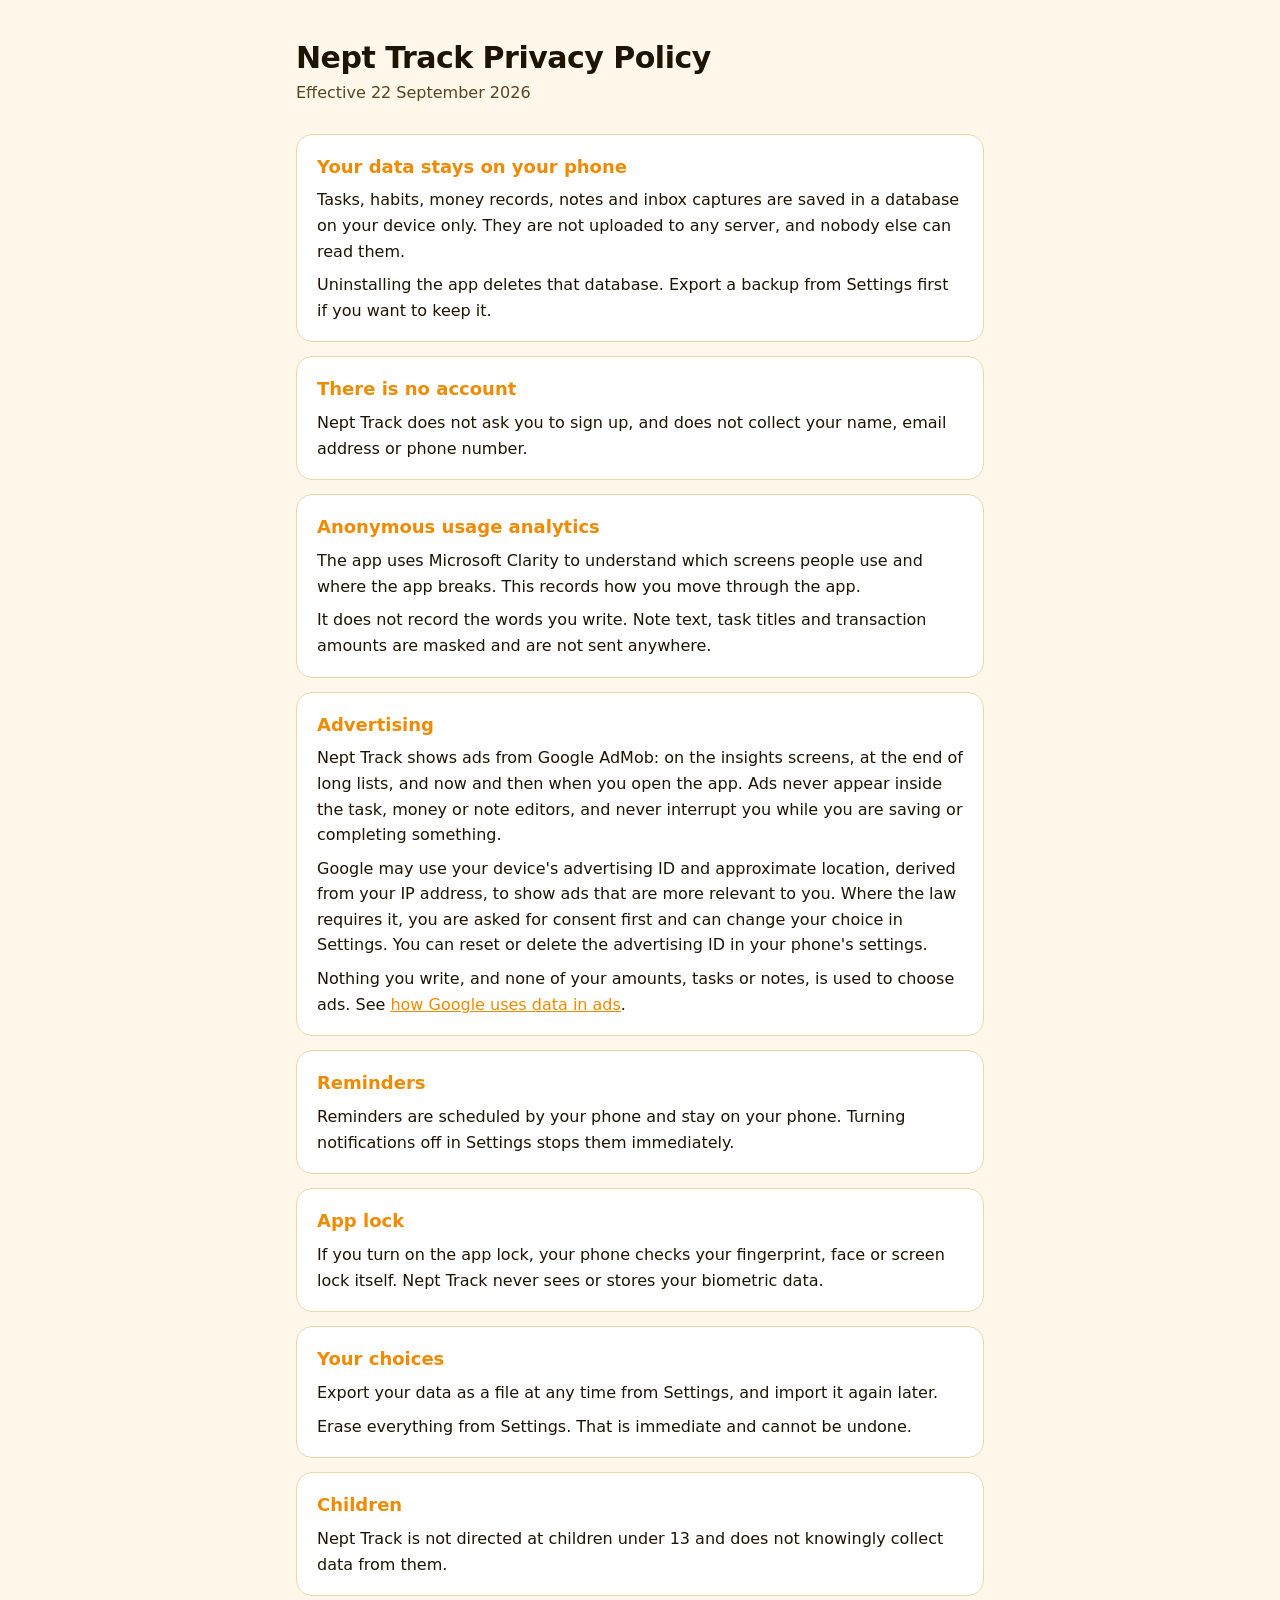
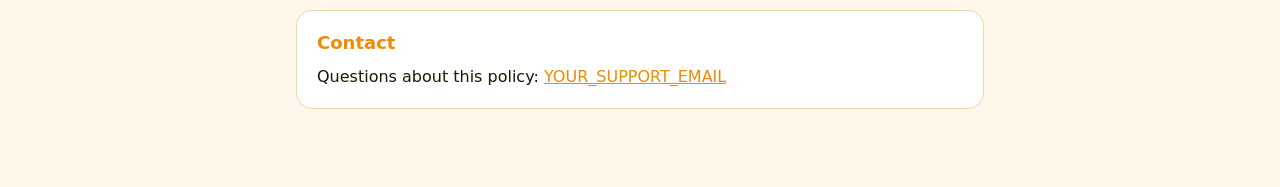
==== privacy-policy.html @ f43c22eb "Add files via upload" ====
<!doctype html>
<html lang="en">
<head>
<meta charset="utf-8" />
<meta name="viewport" content="width=device-width, initial-scale=1" />
<title>Nept Track — Privacy Policy</title>
<style>
  :root { --bg: #FFF8EA; --card: #FFFFFF; --ink: #1F1404; --muted: #5A4520; --accent: #F08A00; --line: #EAD7AE; }
  @media (prefers-color-scheme: dark) {
    :root { --bg: #0F0B05; --card: #211A0E; --ink: #FFF8EA; --muted: #EBD6AA; --accent: #FFC83D; --line: #3A2E18; }
  }
  * { box-sizing: border-box; }
  body { margin: 0; background: var(--bg); color: var(--ink); font: 16px/1.6 system-ui, -apple-system, "Segoe UI", Roboto, sans-serif; }
  main { max-width: 720px; margin: 0 auto; padding: 40px 16px 64px; }
  h1 { font-size: 30px; line-height: 1.2; margin: 0 0 4px; letter-spacing: -0.5px; }
  .date { color: var(--muted); margin: 0 0 28px; }
  section { background: var(--card); border: 1px solid var(--line); border-radius: 16px; padding: 18px 20px; margin: 0 0 14px; }
  h2 { font-size: 18px; margin: 0 0 6px; color: var(--accent); }
  p { margin: 0 0 8px; }
  p:last-child { margin-bottom: 0; }
  a { color: var(--accent); }
</style>
</head>
<body>
<main>
  <h1>Nept Track Privacy Policy</h1>
  <p class="date">Effective 22 September 2026</p>

  <section>
    <h2>Your data stays on your phone</h2>
    <p>Tasks, habits, money records, notes and inbox captures are saved in a database on your device only. They are not uploaded to any server, and nobody else can read them.</p>
    <p>Uninstalling the app deletes that database. Export a backup from Settings first if you want to keep it.</p>
  </section>

  <section>
    <h2>There is no account</h2>
    <p>Nept Track does not ask you to sign up, and does not collect your name, email address or phone number.</p>
  </section>

  <section>
    <h2>Anonymous usage analytics</h2>
    <p>The app uses Microsoft Clarity to understand which screens people use and where the app breaks. This records how you move through the app.</p>
    <p>It does not record the words you write. Note text, task titles and transaction amounts are masked and are not sent anywhere.</p>
  </section>

  <section>
    <h2>Advertising</h2>
    <p>Nept Track shows ads from Google AdMob: on the insights screens, at the end of long lists, and now and then when you open the app. Ads never appear inside the task, money or note editors, and never interrupt you while you are saving or completing something.</p>
    <p>Google may use your device's advertising ID and approximate location, derived from your IP address, to show ads that are more relevant to you. Where the law requires it, you are asked for consent first and can change your choice in Settings. You can reset or delete the advertising ID in your phone's settings.</p>
    <p>Nothing you write, and none of your amounts, tasks or notes, is used to choose ads. See <a href="https://policies.google.com/technologies/ads">how Google uses data in ads</a>.</p>
  </section>

  <section>
    <h2>Reminders</h2>
    <p>Reminders are scheduled by your phone and stay on your phone. Turning notifications off in Settings stops them immediately.</p>
  </section>

  <section>
    <h2>App lock</h2>
    <p>If you turn on the app lock, your phone checks your fingerprint, face or screen lock itself. Nept Track never sees or stores your biometric data.</p>
  </section>

  <section>
    <h2>Your choices</h2>
    <p>Export your data as a file at any time from Settings, and import it again later.</p>
    <p>Erase everything from Settings. That is immediate and cannot be undone.</p>
  </section>

  <section>
    <h2>Children</h2>
    <p>Nept Track is not directed at children under 13 and does not knowingly collect data from them.</p>
  </section>

  <section>
    <h2>Contact</h2>
    <p>Questions about this policy: <a href="mailto:YOUR_SUPPORT_EMAIL">YOUR_SUPPORT_EMAIL</a></p>
  </section>
</main>
</body>
</html>
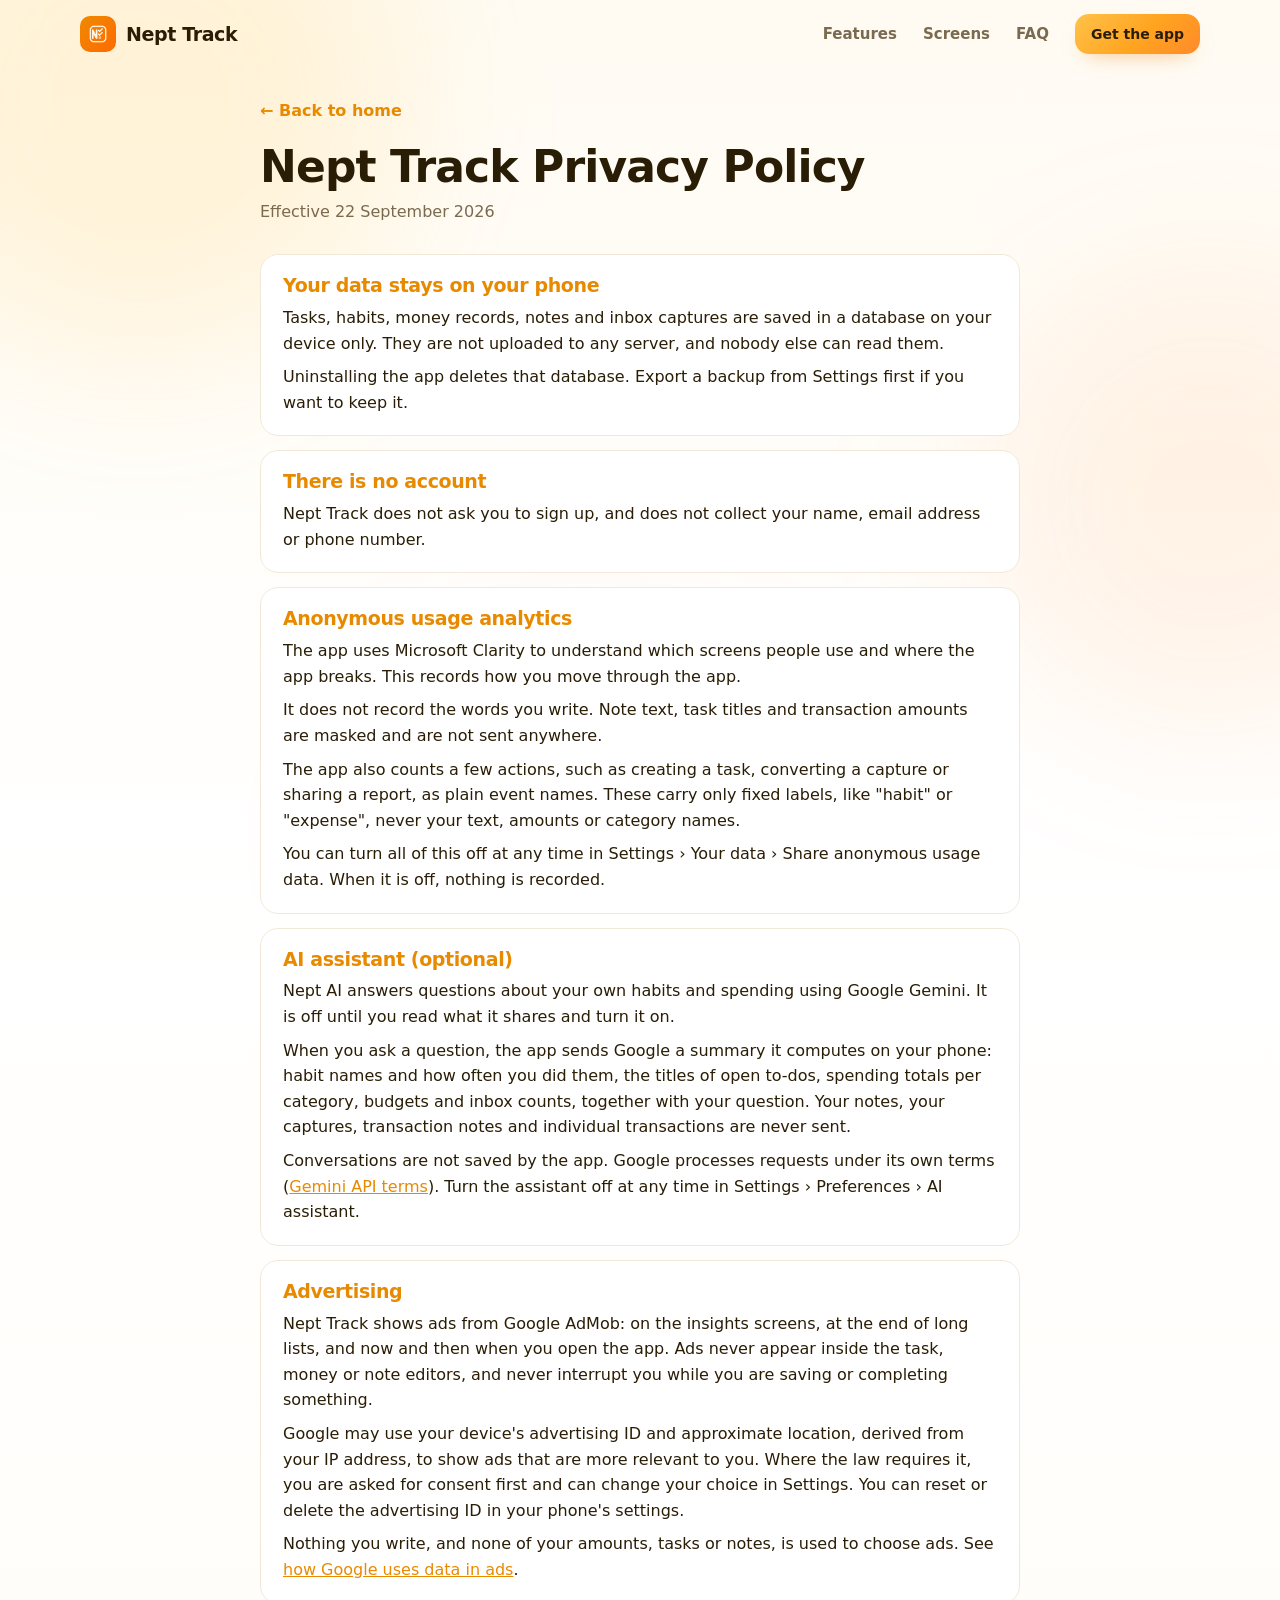
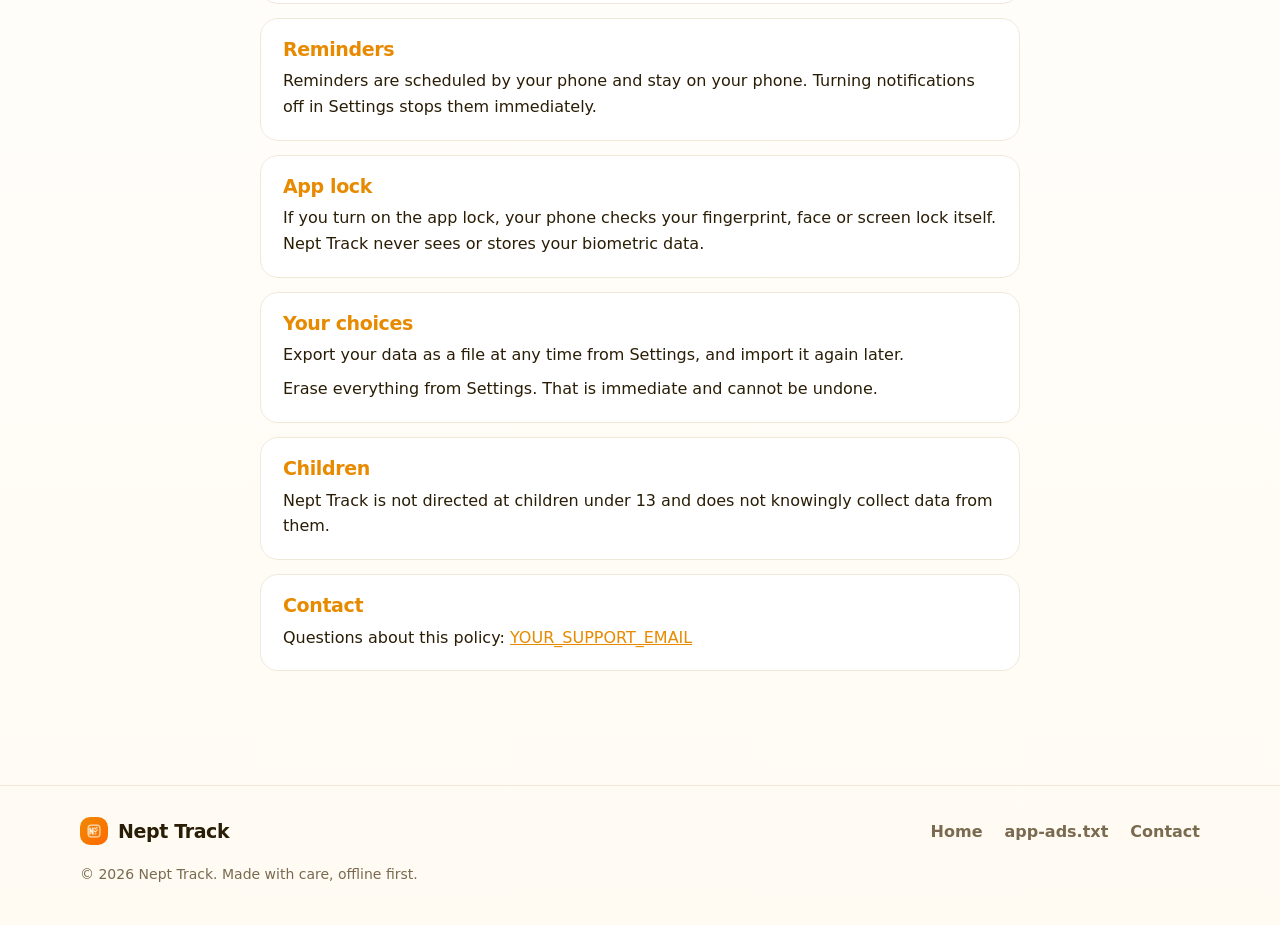
==== commit 4c7563bf: "Add files via upload" ====
--- a/privacy-policy.html
+++ b/privacy-policy.html
@@ -3,26 +3,30 @@
 <head>
 <meta charset="utf-8" />
 <meta name="viewport" content="width=device-width, initial-scale=1" />
-<title>Nept Track — Privacy Policy</title>
-<style>
-  :root { --bg: #FFF8EA; --card: #FFFFFF; --ink: #1F1404; --muted: #5A4520; --accent: #F08A00; --line: #EAD7AE; }
-  @media (prefers-color-scheme: dark) {
-    :root { --bg: #0F0B05; --card: #211A0E; --ink: #FFF8EA; --muted: #EBD6AA; --accent: #FFC83D; --line: #3A2E18; }
-  }
-  * { box-sizing: border-box; }
-  body { margin: 0; background: var(--bg); color: var(--ink); font: 16px/1.6 system-ui, -apple-system, "Segoe UI", Roboto, sans-serif; }
-  main { max-width: 720px; margin: 0 auto; padding: 40px 16px 64px; }
-  h1 { font-size: 30px; line-height: 1.2; margin: 0 0 4px; letter-spacing: -0.5px; }
-  .date { color: var(--muted); margin: 0 0 28px; }
-  section { background: var(--card); border: 1px solid var(--line); border-radius: 16px; padding: 18px 20px; margin: 0 0 14px; }
-  h2 { font-size: 18px; margin: 0 0 6px; color: var(--accent); }
-  p { margin: 0 0 8px; }
-  p:last-child { margin-bottom: 0; }
-  a { color: var(--accent); }
-</style>
+<title>Privacy Policy · Nept Track</title>
+<meta name="description" content="How Nept Track handles your data: everything stays on your phone." />
+<meta name="theme-color" content="#FFFFFF" />
+<link rel="icon" href="images/favicon.png" />
+<link rel="stylesheet" href="css/style.css" />
 </head>
 <body>
+
+<div class="aurora" aria-hidden="true"><span></span><span></span><span></span></div>
+
+<header class="nav" id="nav">
+  <a class="brand" href="index.html"><img src="images/icon.png" alt="" width="36" height="36" /> Nept Track</a>
+  <button class="nav-toggle" id="navToggle" aria-label="Open menu" aria-expanded="false"><span></span><span></span></button>
+  <nav class="nav-links" id="navLinks">
+    <a href="index.html#features">Features</a>
+    <a href="index.html#screens">Screens</a>
+    <a href="index.html#faq">FAQ</a>
+    <a class="btn btn-small" href="https://play.google.com/store/apps/details?id=com.AhmedReFu.NeptTrack" target="_blank" rel="noopener">Get the app</a>
+  </nav>
+</header>
+
 <main>
+<article class="doc">
+  <a class="back-link" href="index.html">← Back to home</a>
   <h1>Nept Track Privacy Policy</h1>
   <p class="date">Effective 22 September 2026</p>
 
@@ -41,6 +45,15 @@
     <h2>Anonymous usage analytics</h2>
     <p>The app uses Microsoft Clarity to understand which screens people use and where the app breaks. This records how you move through the app.</p>
     <p>It does not record the words you write. Note text, task titles and transaction amounts are masked and are not sent anywhere.</p>
+    <p>The app also counts a few actions, such as creating a task, converting a capture or sharing a report, as plain event names. These carry only fixed labels, like "habit" or "expense", never your text, amounts or category names.</p>
+    <p>You can turn all of this off at any time in Settings &rsaquo; Your data &rsaquo; Share anonymous usage data. When it is off, nothing is recorded.</p>
+  </section>
+
+  <section>
+    <h2>AI assistant (optional)</h2>
+    <p>Nept AI answers questions about your own habits and spending using Google Gemini. It is off until you read what it shares and turn it on.</p>
+    <p>When you ask a question, the app sends Google a summary it computes on your phone: habit names and how often you did them, the titles of open to-dos, spending totals per category, budgets and inbox counts, together with your question. Your notes, your captures, transaction notes and individual transactions are never sent.</p>
+    <p>Conversations are not saved by the app. Google processes requests under its own terms (<a href="https://ai.google.dev/gemini-api/terms">Gemini API terms</a>). Turn the assistant off at any time in Settings &rsaquo; Preferences &rsaquo; AI assistant.</p>
   </section>
 
   <section>
@@ -75,6 +88,21 @@
     <h2>Contact</h2>
     <p>Questions about this policy: <a href="mailto:YOUR_SUPPORT_EMAIL">YOUR_SUPPORT_EMAIL</a></p>
   </section>
+</article>
 </main>
+
+<footer class="footer">
+  <div class="footer-inner">
+    <a class="brand" href="index.html"><img src="images/icon.png" alt="" width="28" height="28" /> Nept Track</a>
+    <nav>
+      <a href="index.html">Home</a>
+      <a href="app-ads.txt">app-ads.txt</a>
+      <a href="mailto:YOUR_SUPPORT_EMAIL">Contact</a>
+    </nav>
+    <p>© <span id="year">2026</span> Nept Track. Made with care, offline first.</p>
+  </div>
+</footer>
+
+<script src="js/main.js"></script>
 </body>
 </html>
--- a/css/style.css
+++ b/css/style.css
@@ -0,0 +1,360 @@
+/* Nept Track website — shared styles (index + privacy policy).
+   Colours mirror the app tokens in src/utils/colors.ts. */
+
+:root {
+  /* Light only, on purpose: the site reads bright and white, with amber as the accent. */
+  --bg: #FFFFFF;
+  --bg-tint: #FFFBF3;
+  --surface: #FFFFFF;
+  --surface-alt: #FFF8EC;
+  --primary: #E88A00;
+  --primary-soft: #FFF3DC;
+  --accent: #F0780F;
+  --ink: #2A1D06;
+  --muted: #7A6A4F;
+  --line: #F1E8D8;
+  --success: #12A85F;
+  --violet: #7C5CFF;
+  --glass: rgba(255, 255, 255, 0.82);
+  --shadow: 0 18px 44px -22px rgba(120, 80, 20, 0.22);
+  --grad: linear-gradient(135deg, #FFC24A 0%, #FFA41F 55%, #FF8A2A 100%);
+  --grad-soft: linear-gradient(135deg, #FFF6E3 0%, #FFEBC7 55%, #FFE0C2 100%);
+  --on-grad: #2A1D06;
+  --aurora-1: rgba(255, 196, 70, 0.16);
+  --aurora-2: rgba(255, 150, 60, 0.10);
+  --aurora-3: rgba(255, 120, 150, 0.07);
+  --radius: 20px;
+  color-scheme: light;
+}
+
+* { box-sizing: border-box; }
+html { scroll-behavior: smooth; scroll-padding-top: 84px; }
+body {
+  margin: 0;
+  background: linear-gradient(180deg, var(--bg-tint) 0%, var(--bg) 35%, var(--bg-tint) 100%);
+  color: var(--ink);
+  font: 16px/1.6 system-ui, -apple-system, "Segoe UI", Roboto, "Noto Sans", sans-serif;
+  -webkit-font-smoothing: antialiased;
+  overflow-x: hidden;
+}
+img { max-width: 100%; display: block; }
+a { color: var(--primary); }
+h1, h2, h3 { letter-spacing: -0.02em; line-height: 1.15; margin: 0; font-weight: 800; }
+
+/* ---------- Ambient background ---------- */
+.aurora { position: fixed; inset: 0; z-index: -1; pointer-events: none; overflow: hidden; }
+.aurora span {
+  position: absolute; border-radius: 50%; filter: blur(80px);
+  animation: drift 22s ease-in-out infinite alternate;
+}
+.aurora span:nth-child(1) { width: 520px; height: 520px; background: var(--aurora-1); top: -160px; left: -120px; }
+.aurora span:nth-child(2) { width: 460px; height: 460px; background: var(--aurora-2); top: 30%; right: -160px; animation-delay: -6s; }
+.aurora span:nth-child(3) { width: 400px; height: 400px; background: var(--aurora-3); bottom: -140px; left: 30%; animation-delay: -12s; }
+@keyframes drift {
+  from { transform: translate(0, 0) scale(1); }
+  to   { transform: translate(60px, 40px) scale(1.15); }
+}
+
+/* ---------- Buttons ---------- */
+.btn {
+  display: inline-flex; align-items: center; justify-content: center; gap: 8px;
+  padding: 14px 22px; border-radius: 14px; font-weight: 700; text-decoration: none;
+  background: var(--grad); color: var(--on-grad); border: 0; cursor: pointer;
+  transition: transform .2s cubic-bezier(.3,1.6,.5,1), box-shadow .2s;
+  box-shadow: 0 10px 22px -12px rgba(230, 130, 0, .55);
+}
+.btn:hover { transform: translateY(-2px) scale(1.02); }
+.btn:active { transform: scale(.97); }
+.btn-small { padding: 9px 16px; font-size: 14px; }
+.btn-ghost { background: var(--surface); color: var(--ink); border: 1px solid var(--line); box-shadow: none; }
+
+.store-btn {
+  display: inline-flex; align-items: center; gap: 12px;
+  padding: 11px 20px 11px 16px; border-radius: 14px; text-decoration: none;
+  background: var(--ink); color: var(--bg);
+  transition: transform .2s cubic-bezier(.3,1.6,.5,1);
+}
+.store-btn:hover { transform: translateY(-2px) scale(1.03); }
+.store-btn span { display: flex; flex-direction: column; line-height: 1.1; font-weight: 700; font-size: 18px; }
+.store-btn small { font-size: 11px; font-weight: 500; opacity: .75; text-transform: uppercase; letter-spacing: .05em; }
+.store-btn.dark { background: #1a1204; color: #FFF0CE; }
+
+/* ---------- Nav ---------- */
+.nav {
+  position: sticky; top: 0; z-index: 50;
+  display: flex; align-items: center; justify-content: space-between;
+  max-width: 1160px; margin: 0 auto; padding: 14px 20px;
+  transition: background .3s, box-shadow .3s;
+}
+.nav.scrolled {
+  background: var(--glass); backdrop-filter: blur(16px); -webkit-backdrop-filter: blur(16px);
+  box-shadow: 0 1px 0 var(--line); max-width: none;
+}
+.brand { display: flex; align-items: center; gap: 10px; font-weight: 800; font-size: 19px; color: var(--ink); text-decoration: none; letter-spacing: -.02em; }
+.brand img { border-radius: 10px; }
+.nav-links { display: flex; align-items: center; gap: 26px; }
+.nav-links a:not(.btn) { color: var(--muted); text-decoration: none; font-weight: 600; font-size: 15px; transition: color .2s; }
+.nav-links a:not(.btn):hover { color: var(--ink); }
+.nav-toggle { display: none; background: none; border: 0; padding: 10px; cursor: pointer; }
+.nav-toggle span { display: block; width: 22px; height: 2px; background: var(--ink); margin: 5px 0; border-radius: 2px; transition: transform .25s; }
+.nav-toggle[aria-expanded="true"] span:first-child { transform: translateY(3.5px) rotate(45deg); }
+.nav-toggle[aria-expanded="true"] span:last-child { transform: translateY(-3.5px) rotate(-45deg); }
+
+/* ---------- Hero ---------- */
+main { max-width: 1160px; margin: 0 auto; padding: 0 20px; }
+.hero {
+  display: grid; grid-template-columns: 1.1fr .9fr; gap: 40px; align-items: center;
+  padding: 48px 0 80px;
+}
+.pill {
+  display: inline-block; padding: 6px 14px; border-radius: 999px;
+  background: var(--primary-soft); color: var(--primary); font-weight: 700; font-size: 13px;
+  margin-bottom: 20px;
+}
+.hero h1 { font-size: clamp(38px, 6vw, 66px); }
+.grad { background: var(--grad); -webkit-background-clip: text; background-clip: text; color: transparent; }
+.lead { font-size: 19px; color: var(--muted); max-width: 520px; margin: 20px 0 30px; }
+.cta-row { display: flex; flex-wrap: wrap; gap: 14px; align-items: center; }
+.hero-stats { list-style: none; padding: 0; margin: 40px 0 0; display: flex; gap: 36px; }
+.hero-stats strong { display: block; font-size: 34px; font-weight: 800; color: var(--primary); line-height: 1; }
+.hero-stats span { font-size: 14px; color: var(--muted); }
+
+.hero-phone { position: relative; display: flex; justify-content: center; }
+.phone {
+  width: min(330px, 80vw); border-radius: 34px; overflow: hidden;
+  box-shadow: var(--shadow), 0 0 0 1px var(--line);
+  background: var(--surface);
+  transition: transform .15s ease-out;
+  will-change: transform;
+}
+.phone.small { width: min(300px, 76vw); }
+.float-card {
+  position: absolute; display: flex; align-items: center; gap: 8px;
+  padding: 10px 16px; border-radius: 14px; font-weight: 700; font-size: 14px;
+  background: var(--glass); backdrop-filter: blur(14px); -webkit-backdrop-filter: blur(14px);
+  border: 1px solid var(--line); box-shadow: var(--shadow);
+  animation: bob 5s ease-in-out infinite;
+}
+.fc-1 { top: 18%; left: -2%; }
+.fc-2 { bottom: 16%; right: -2%; animation-delay: -2.5s; }
+.dot { width: 10px; height: 10px; border-radius: 50%; }
+.dot-green { background: var(--success); }
+.dot-amber { background: var(--primary); }
+@keyframes bob { 50% { transform: translateY(-10px); } }
+
+/* ---------- Sections ---------- */
+.section { padding: 70px 0; }
+.section-head { text-align: center; max-width: 620px; margin: 0 auto 44px; }
+.section-head h2, .split-copy h2, .privacy-copy h2 { font-size: clamp(30px, 4vw, 42px); }
+.section-head p { color: var(--muted); font-size: 17px; margin: 14px 0 0; }
+.eyebrow { display: inline-block; color: var(--accent); font-weight: 800; font-size: 13px; text-transform: uppercase; letter-spacing: .12em; margin-bottom: 12px; }
+
+/* Features */
+.features { display: grid; grid-template-columns: repeat(4, 1fr); gap: 18px; }
+.feature {
+  position: relative; padding: 26px 22px; border-radius: var(--radius);
+  background: var(--surface); border: 1px solid color-mix(in srgb, var(--c) 30%, var(--line));
+  box-shadow: 0 16px 40px -24px color-mix(in srgb, var(--c) 60%, transparent);
+  overflow: hidden; transition: transform .3s cubic-bezier(.3,1.5,.5,1);
+}
+.feature::before {
+  content: ""; position: absolute; inset: 0 auto 0 0; width: 4px; background: var(--c);
+}
+.feature::after {
+  content: ""; position: absolute; inset: 0;
+  background: linear-gradient(160deg, color-mix(in srgb, var(--c) 12%, transparent), transparent 60%);
+  pointer-events: none;
+}
+.feature:hover { transform: translateY(-6px); }
+.f-icon {
+  width: 52px; height: 52px; border-radius: 16px; display: grid; place-items: center; font-size: 26px;
+  background: color-mix(in srgb, var(--c) 18%, transparent); margin-bottom: 16px;
+}
+.feature h3 { font-size: 20px; margin-bottom: 12px; }
+.feature ul { margin: 0; padding: 0; list-style: none; }
+.feature li { position: relative; padding-left: 20px; margin-bottom: 8px; color: var(--muted); font-size: 15px; line-height: 1.45; }
+.feature li::before { content: "•"; position: absolute; left: 4px; color: var(--c); font-weight: 900; }
+
+/* Split */
+.split { display: grid; grid-template-columns: 1fr 1fr; gap: 50px; align-items: center; }
+.split-copy p { color: var(--muted); font-size: 17px; margin: 16px 0 26px; }
+.split-media { display: flex; justify-content: center; }
+.flow { display: flex; align-items: center; gap: 12px; flex-wrap: wrap; margin-bottom: 12px; }
+.flow-chip {
+  padding: 9px 14px; border-radius: 12px; background: var(--surface-alt);
+  font-weight: 600; font-size: 15px; border: 1px solid var(--line);
+}
+.flow-arrow { color: var(--primary); font-weight: 800; font-size: 20px; }
+.flow-green { color: var(--success); border-color: color-mix(in srgb, var(--success) 40%, var(--line)); }
+.flow-amber { color: var(--primary); border-color: color-mix(in srgb, var(--primary) 40%, var(--line)); }
+.flow-violet { color: var(--violet); border-color: color-mix(in srgb, var(--violet) 40%, var(--line)); }
+
+/* Gallery */
+.gallery-wrap { position: relative; }
+.gallery {
+  display: flex; gap: 20px; overflow-x: auto; scroll-snap-type: x mandatory;
+  padding: 10px 4px 24px; scrollbar-width: none;
+}
+.gallery::-webkit-scrollbar { display: none; }
+.gallery figure { flex: 0 0 240px; margin: 0; scroll-snap-align: start; cursor: zoom-in; }
+.gallery img {
+  border-radius: 24px; box-shadow: var(--shadow); border: 1px solid var(--line);
+  transition: transform .3s cubic-bezier(.3,1.5,.5,1);
+}
+.gallery figure:hover img { transform: translateY(-6px) scale(1.02); }
+.gallery figcaption { text-align: center; margin-top: 12px; font-weight: 700; color: var(--muted); font-size: 14px; }
+.g-arrow {
+  position: absolute; top: 42%; z-index: 2; width: 46px; height: 46px; border-radius: 50%;
+  border: 1px solid var(--line); background: var(--glass); backdrop-filter: blur(10px);
+  color: var(--ink); font-size: 28px; line-height: 1; cursor: pointer; box-shadow: var(--shadow);
+}
+.g-prev { left: -10px; }
+.g-next { right: -10px; }
+
+/* Privacy card */
+.privacy-card {
+  display: grid; grid-template-columns: 1fr 1fr; gap: 40px; align-items: center;
+  padding: 44px; border-radius: 28px; background: var(--surface); border: 1px solid var(--line);
+  box-shadow: var(--shadow);
+}
+.privacy-copy p { color: var(--muted); font-size: 17px; margin: 14px 0 20px; }
+.link-arrow { font-weight: 700; text-decoration: none; }
+.link-arrow:hover { text-decoration: underline; }
+.privacy-list { list-style: none; margin: 0; padding: 0; display: grid; gap: 14px; }
+.privacy-list li {
+  display: flex; gap: 14px; align-items: flex-start; padding: 16px;
+  border-radius: 16px; background: var(--surface-alt);
+}
+.privacy-list li > span { font-size: 24px; }
+.privacy-list strong { display: block; }
+.privacy-list div { color: var(--muted); font-size: 15px; }
+.privacy-list div strong { color: var(--ink); }
+
+/* Extras */
+.extras { display: grid; grid-template-columns: repeat(3, 1fr); gap: 16px; }
+.extra {
+  padding: 22px; border-radius: 18px; background: var(--glass); border: 1px solid var(--line);
+  backdrop-filter: blur(10px); -webkit-backdrop-filter: blur(10px);
+}
+.extra strong { display: block; font-size: 17px; margin-bottom: 4px; }
+.extra span { color: var(--muted); font-size: 15px; }
+
+/* FAQ */
+.faq { max-width: 760px; margin: 0 auto; display: grid; gap: 12px; }
+.faq details {
+  border-radius: 16px; background: var(--surface); border: 1px solid var(--line); padding: 0 22px;
+  transition: border-color .2s;
+}
+.faq details[open] { border-color: var(--primary); }
+.faq summary {
+  list-style: none; cursor: pointer; padding: 18px 0; font-weight: 700; font-size: 17px;
+  display: flex; justify-content: space-between; align-items: center; gap: 16px;
+}
+.faq summary::-webkit-details-marker { display: none; }
+.faq summary::after { content: "+"; font-size: 24px; color: var(--primary); transition: transform .25s; }
+.faq details[open] summary::after { transform: rotate(45deg); }
+.faq details p { margin: 0 0 18px; color: var(--muted); }
+
+/* CTA */
+.cta-card {
+  text-align: center; padding: 56px 24px; border-radius: 30px;
+  background: var(--grad-soft); color: var(--on-grad); position: relative; overflow: hidden; border: 1px solid var(--line);
+  box-shadow: var(--shadow);
+}
+.cta-card::after {
+  content: ""; position: absolute; top: 0; left: -60%; width: 40%; height: 100%;
+  background: linear-gradient(100deg, transparent, rgba(255,255,255,.7), transparent);
+  animation: sheen 5s ease-in-out infinite;
+}
+@keyframes sheen { 0%, 60% { left: -60%; } 100% { left: 130%; } }
+.cta-card img { margin: 0 auto 20px; border-radius: 22px; box-shadow: 0 12px 30px -10px rgba(0,0,0,.4); }
+.cta-card h2 { font-size: clamp(28px, 4vw, 40px); }
+.cta-card p { margin: 10px 0 26px; font-size: 18px; opacity: .85; }
+
+/* Footer */
+.footer { border-top: 1px solid var(--line); margin-top: 40px; }
+.footer-inner {
+  max-width: 1160px; margin: 0 auto; padding: 30px 20px 40px;
+  display: flex; flex-wrap: wrap; align-items: center; justify-content: space-between; gap: 16px;
+}
+.footer nav { display: flex; gap: 22px; flex-wrap: wrap; }
+.footer nav a { color: var(--muted); text-decoration: none; font-weight: 600; }
+.footer nav a:hover { color: var(--primary); }
+.footer p { width: 100%; margin: 0; color: var(--muted); font-size: 14px; }
+
+/* Lightbox */
+.lightbox {
+  position: fixed; inset: 0; z-index: 100; display: flex; align-items: center; justify-content: center;
+  background: rgba(10, 7, 2, .88); backdrop-filter: blur(8px); padding: 20px;
+  animation: fade .2s ease-out;
+}
+.lightbox[hidden] { display: none; }
+.lightbox img { max-height: 86vh; width: auto; border-radius: 26px; }
+.lb-close, .lb-nav {
+  position: absolute; background: rgba(255,255,255,.12); color: #fff; border: 0; cursor: pointer;
+  width: 48px; height: 48px; border-radius: 50%; font-size: 30px; line-height: 1;
+}
+.lb-close { top: 18px; right: 18px; }
+.lb-prev { left: 18px; }
+.lb-next { right: 18px; }
+.lb-cap { position: absolute; bottom: 14px; left: 0; right: 0; text-align: center; color: #fff; font-weight: 700; margin: 0; }
+@keyframes fade { from { opacity: 0; } }
+
+/* Reveal on scroll */
+.reveal { opacity: 0; transform: translateY(26px); transition: opacity .7s ease, transform .7s cubic-bezier(.2,.9,.3,1); }
+.reveal.in { opacity: 1; transform: none; }
+
+/* ---------- Privacy policy page ---------- */
+.doc { max-width: 760px; margin: 0 auto; padding: 30px 0 60px; }
+.doc h1 { font-size: clamp(32px, 5vw, 44px); margin: 0 0 6px; }
+.doc .date { color: var(--muted); margin: 0 0 30px; }
+.doc section {
+  background: var(--surface); border: 1px solid var(--line); border-radius: 18px;
+  padding: 20px 22px; margin: 0 0 14px;
+}
+.doc h2 { font-size: 19px; margin: 0 0 8px; color: var(--primary); }
+.doc p { margin: 0 0 8px; }
+.doc p:last-child { margin-bottom: 0; }
+.back-link { display: inline-block; margin-bottom: 18px; font-weight: 700; text-decoration: none; }
+
+/* ---------- Responsive ---------- */
+@media (max-width: 960px) {
+  .features { grid-template-columns: repeat(2, 1fr); }
+  .extras { grid-template-columns: repeat(2, 1fr); }
+}
+@media (max-width: 820px) {
+  .nav-toggle { display: block; }
+  .nav-links {
+    position: absolute; top: 100%; left: 16px; right: 16px; flex-direction: column; align-items: stretch; gap: 4px;
+    padding: 12px; border-radius: 18px; background: var(--surface); border: 1px solid var(--line); box-shadow: var(--shadow);
+    opacity: 0; transform: translateY(-8px); pointer-events: none; transition: opacity .2s, transform .2s;
+  }
+  .nav-links.open { opacity: 1; transform: none; pointer-events: auto; }
+  .nav-links a:not(.btn) { padding: 10px 12px; }
+  .hero, .split, .privacy-card { grid-template-columns: 1fr; }
+  .hero { padding-top: 20px; text-align: center; }
+  .lead { margin-left: auto; margin-right: auto; }
+  .cta-row, .hero-stats { justify-content: center; }
+  .split-copy { text-align: center; }
+  .flow { justify-content: center; }
+  .privacy-card { padding: 28px 20px; }
+  .g-arrow { display: none; }
+}
+@media (max-width: 560px) {
+  main { padding: 0 16px; }
+  .features, .extras { grid-template-columns: 1fr; }
+  .hero-stats { gap: 22px; }
+  .section { padding: 50px 0; }
+  .gallery figure { flex-basis: 200px; }
+  .flow { flex-wrap: nowrap; gap: 8px; }
+  .flow-chip { padding: 8px 10px; font-size: 13.5px; white-space: nowrap; }
+  .fc-1 { left: 0; }
+  .fc-2 { right: 0; }
+  .lb-nav { display: none; }
+}
+
+@media (prefers-reduced-motion: reduce) {
+  *, *::before, *::after { animation: none !important; transition: none !important; }
+  .reveal { opacity: 1; transform: none; }
+  html { scroll-behavior: auto; }
+}
